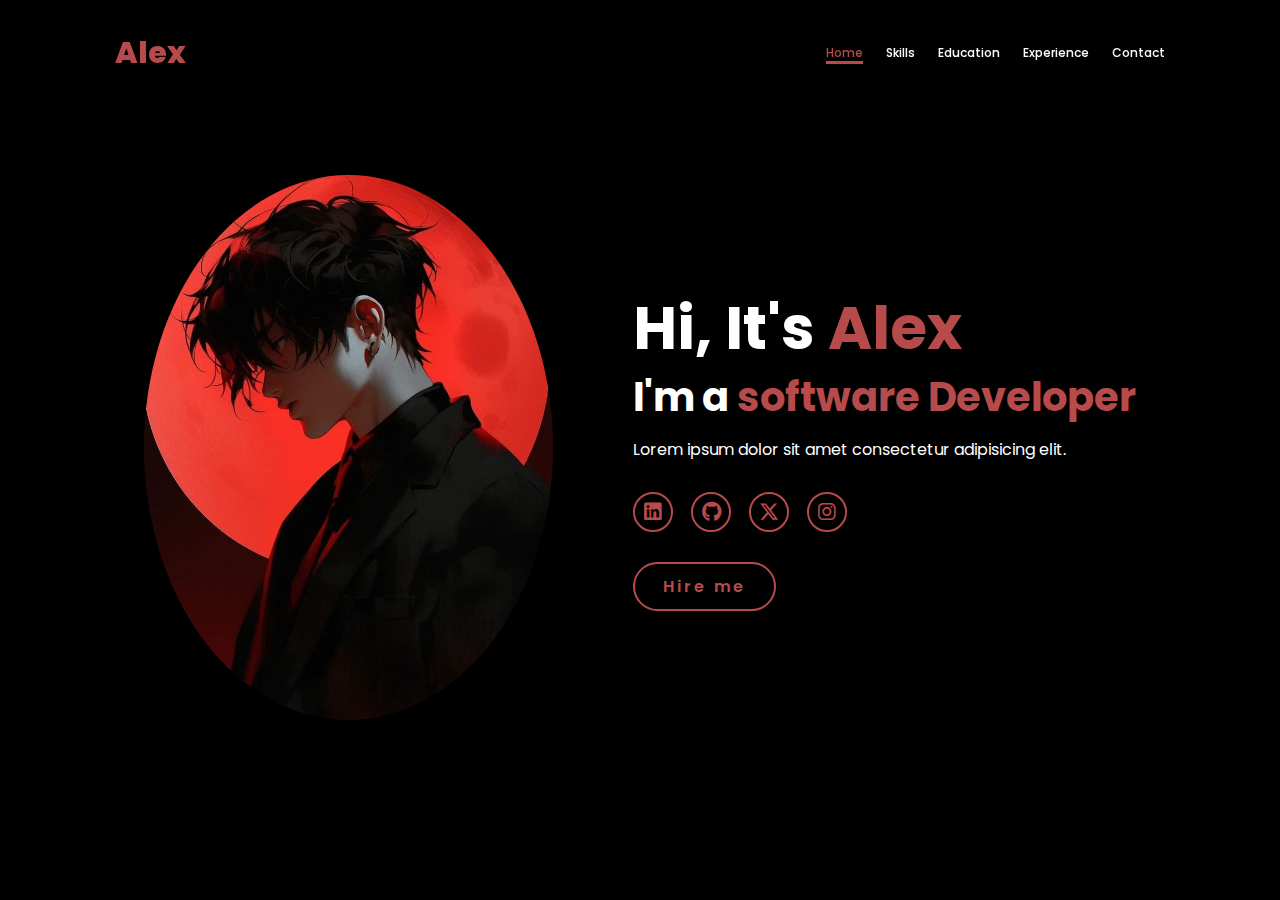
==== resume&portfoliogenerator/portfolio/portfolios/Alex Portfolio/index.html @ 4a769e86 "Add files via upload" ====
<!DOCTYPE html>
<html lang="en">

<head>
    <meta charset="UTF-8">
    <meta name="viewport" content="width=device-width, initial-scale=1.0">
    <link rel="stylesheet" href="https://cdnjs.cloudflare.com/ajax/libs/font-awesome/6.5.2/css/all.min.css">
    <link rel="stylesheet" href="style.css">
    <title>Portfolio Website</title>
</head>

<body>
    <header>
        <a href="#" class="logo name">Alex</a>

        <nav>
            <a href="#" id="nav-home" class="active">Home</a>
            <a href="#" id="nav-skills">Skills</a>
            <a href="#" id="nav-education">Education</a>
            <a href="#" id="nav-experience">Experience</a>
            <a href="#" id="nav-contact">Contact</a>
        </nav>
    </header>
    <section id="main-content" class="home">
        <div class="home-img">
            <img src="main.jpg" alt="">
        </div>
        <div class="home-content">
            <h1>Hi, It's <span class="name">Alex</span></h1>
            <h3 class="typing-text skills">I'm a <span></span></h3>
            <p class="summary">Lorem ipsum dolor sit amet consectetur adipisicing elit.</p>
            <div class="social-icons">
                <a href="#"><i class="fa-brands fa-linkedin"></i></a>
                <a href="#"><i class="fa-brands fa-github"></i></a>
                <a href="#"><i class="fa-brands fa-x-twitter"></i></a>
                <a href="#"><i class="fa-brands fa-instagram"></i></a>
            </div>
            <a href="#" class="btn">Hire me</a>
        </div>
    </section>

    <script src="script.js"></script>
</body>

</html>
---- resume&portfoliogenerator/portfolio/portfolios/Alex Portfolio/style.css ----
@import url('https://fonts.googleapis.com/css2?family=Poppins:wght@100;200;300;400;500;600&display=swap');

*{
    margin: 0;
    padding: 0;
    box-sizing: border-box;
    text-decoration: none;
    border: none;
    outline: none;
    font-family: 'Poppins', sans-serif;
}

html{
    font-size: 62.5%;
}

body{
    width: 100%;
    height: 100vh;
    overflow-x: hidden;
    background-color: black;
    color: white;
}

header{
    margin-top: 20px;
    position: fixed;
    top: 0;
    left: 0;
    width: 100%;
    padding: 1rem 9%;
    background-color: transparent;
    filter: drop-shadow(10px);
    display: flex;
    justify-content: space-between;
    align-items: center;
    z-index: 100;
}

.logo{
    font-size: 3rem;
    color: #b74b4b;
    font-weight: 800;
    cursor: pointer;
    transition: 0.5s ease;
}

.logo:hover{
    transform: scale(1.1);
}

nav a{
    font-size: 1.8rem;
    color: white;
    margin-left: 4rem;
    font-weight: 500;
    transition: 0.3s ease;
    border-bottom: 3px solid transparent;
}

nav a:hover,
nav a.active{
    color: #b74b4b;
    border-bottom: 3px solid #b74b4b;
}

@media(max-width:995px){
    nav{
        position: absolute;
        display: none;
        top: 0;
        right: 0;
        width: 40%;
        border-left: 3px solid #b74b4b;
        border-bottom: 3px solid #b74b4b;
        border-bottom-left-radius: 2rem;
        padding: 1rem solid;
        background-color: #161616;
        border-top: 0.1rem solid rgba(0,0,0,0.1);
    }

    nav.active{
        display: block;
    }

    nav a{
        display: block;
        font-size: 2rem;
        margin: 3rem 0;
    }

    nav a:hover,
    nav a.active{
        padding: 1rem;
        border-radius: 0.5rem;
        border-bottom: 0.5rem solid #b74b4b;
    }
}

section{
    min-height: 100vh;
    padding: 5rem 9% 5rem;
}

.home{
    display: flex;
    justify-content: center;
    align-items: center;
    gap: 8rem;
    background-color: black;
}

.home .home-content h1{
    font-size: 6rem;
    font-weight: 700;
    line-height: 1.3;
}

span{
    color: #b74b4b;
}

.home-content h3{
    font-size: 4rem;
    margin-bottom: 1rem;
    font-weight: 700;
}

.home-content p{
    font-size: 1.6rem;
}

.home-img{
    border-radius: 50%;
}

.home-img img{
    position: relative;
    width: 32vw;
    border-radius: 50%;
    box-shadow: 0 0 25px solid #b74b4b;
    cursor: pointer;
    transition: 0.2s linear;
}

.home-img img:hover{
    font-size: 1.8rem;
    font-weight: 500;
}

.social-icons a{
    display: inline-flex;
    justify-content: center;
    align-items: center;
    width: 4rem;
    height: 4rem;
    background-color: transparent;
    border: 0.2rem solid #b74b4b;
    font-size: 2rem;
    border-radius: 50%;
    margin: 3rem 1.5rem 3rem 0;
    transition: 0.3s ease;
    color: #b74b4b;
}

.social-icons a:hover{
    color: black;
    transform: scale(1.3) translateY(-5px);
    background-color: #b74b4b;
    box-shadow: 0  0 25px #b74b4b;
}

.btn{
    display: inline-block;
    padding: 1rem 2.8rem;
    background-color: black;
    border-radius: 4rem;
    font-size: 1.6rem;
    color: #b74b4b;
    letter-spacing: 0.3rem;
    font-weight: 600;
    border: 2px solid #b74b4b;
    transition: 0.3s ease;
    cursor: pointer;
}

.btn:hover{
    transform: scale3d(1.03);
    background-color: #b74b4b;
    color: black;
    box-shadow: 0 0 25px #b74b4b;
}

.typing-text{
    font-size: 34px;
    font-weight: 600;
    min-width: 280px;
}

.typing-text span{
    position: relative;
}

.typing-text span::before{
    content: "software Developer";
    color: #b74b4b;
    animation: words 20s infinite;
}

.typing-text span::after{
    content: "";
    background-color: black;
    position: absolute;
    width: calc(100% + 8px);
    height: 100%;
    border-left: 3px solid black;
    right: -8;
    animation: cursor 0.6s infinite;
}

@keyframes cursor{
    to{
        border-left: 3px solid #b74b4b;
    }
}

@keyframes words{
    0%, 20%{
        content: "Web Developer";
    }
    21%, 40%{
        content: "Developer";
    }
    41%, 60%{
        content: "Web Designer";
    }
    61%, 80%{
        content: "Youtuber";
    }
    81%, 100%{
        content: "Script Writer";
    }
}

@media (max-width: 1000px){
    .home{
        gap: 4rem;
    }
}

@media(max-width:995px){
    .home{
        flex-direction: column;
        margin: 5rem 4rem;
    }

    .home .home-content h3{
        font-size: 2.5rem;
    }

    .home-content h1{
        font-size: 5rem;
    }

    .home-img img{
        width: 70vw;
        margin-top: 4rem;
    }
}

nav a {
    font-size: 1.2rem;
    color: white;
    margin-left: 2rem;
    position: relative;
    text-transform: capitalize;
    cursor: pointer;
}

nav a::after {
    content: attr(data-hover);
    position: absolute;
    left: 50%;
    transform: translateX(-50%);
    bottom: -1.5rem;
    opacity: 0;
    visibility: hidden;
    background: #b74b4b;
    color: black;
    padding: 0.5rem 1rem;
    font-size: 0.8rem;
    border-radius: 5px;
    transition: all 0.3s ease;
}

nav a:hover::after {
    opacity: 1;
    visibility: visible;
}

/* Form Section */
.form-container {
    padding: 2rem 9%;
    margin-top: 2rem;
    background-color: #1e1e1e;
    color: white;
    border-top: 2px solid #b74b4b;
}

.form-container h2 {
    font-size: 2.5rem;
    color: #b74b4b;
}

form label {
    display: block;
    margin: 1rem 0 0.5rem;
}

form input,
form textarea {
    width: 100%;
    padding: 0.8rem;
    margin-bottom: 1rem;
    border: 1px solid #444;
    border-radius: 5px;
    background: #333;
    color: white;
}

form button {
    padding: 1rem 2rem;
    background: #b74b4b;
    color: white;
    border: none;
    border-radius: 5px;
    cursor: pointer;
    transition: 0.3s;
}

form button:hover {
    background: #8b3a3a;
}
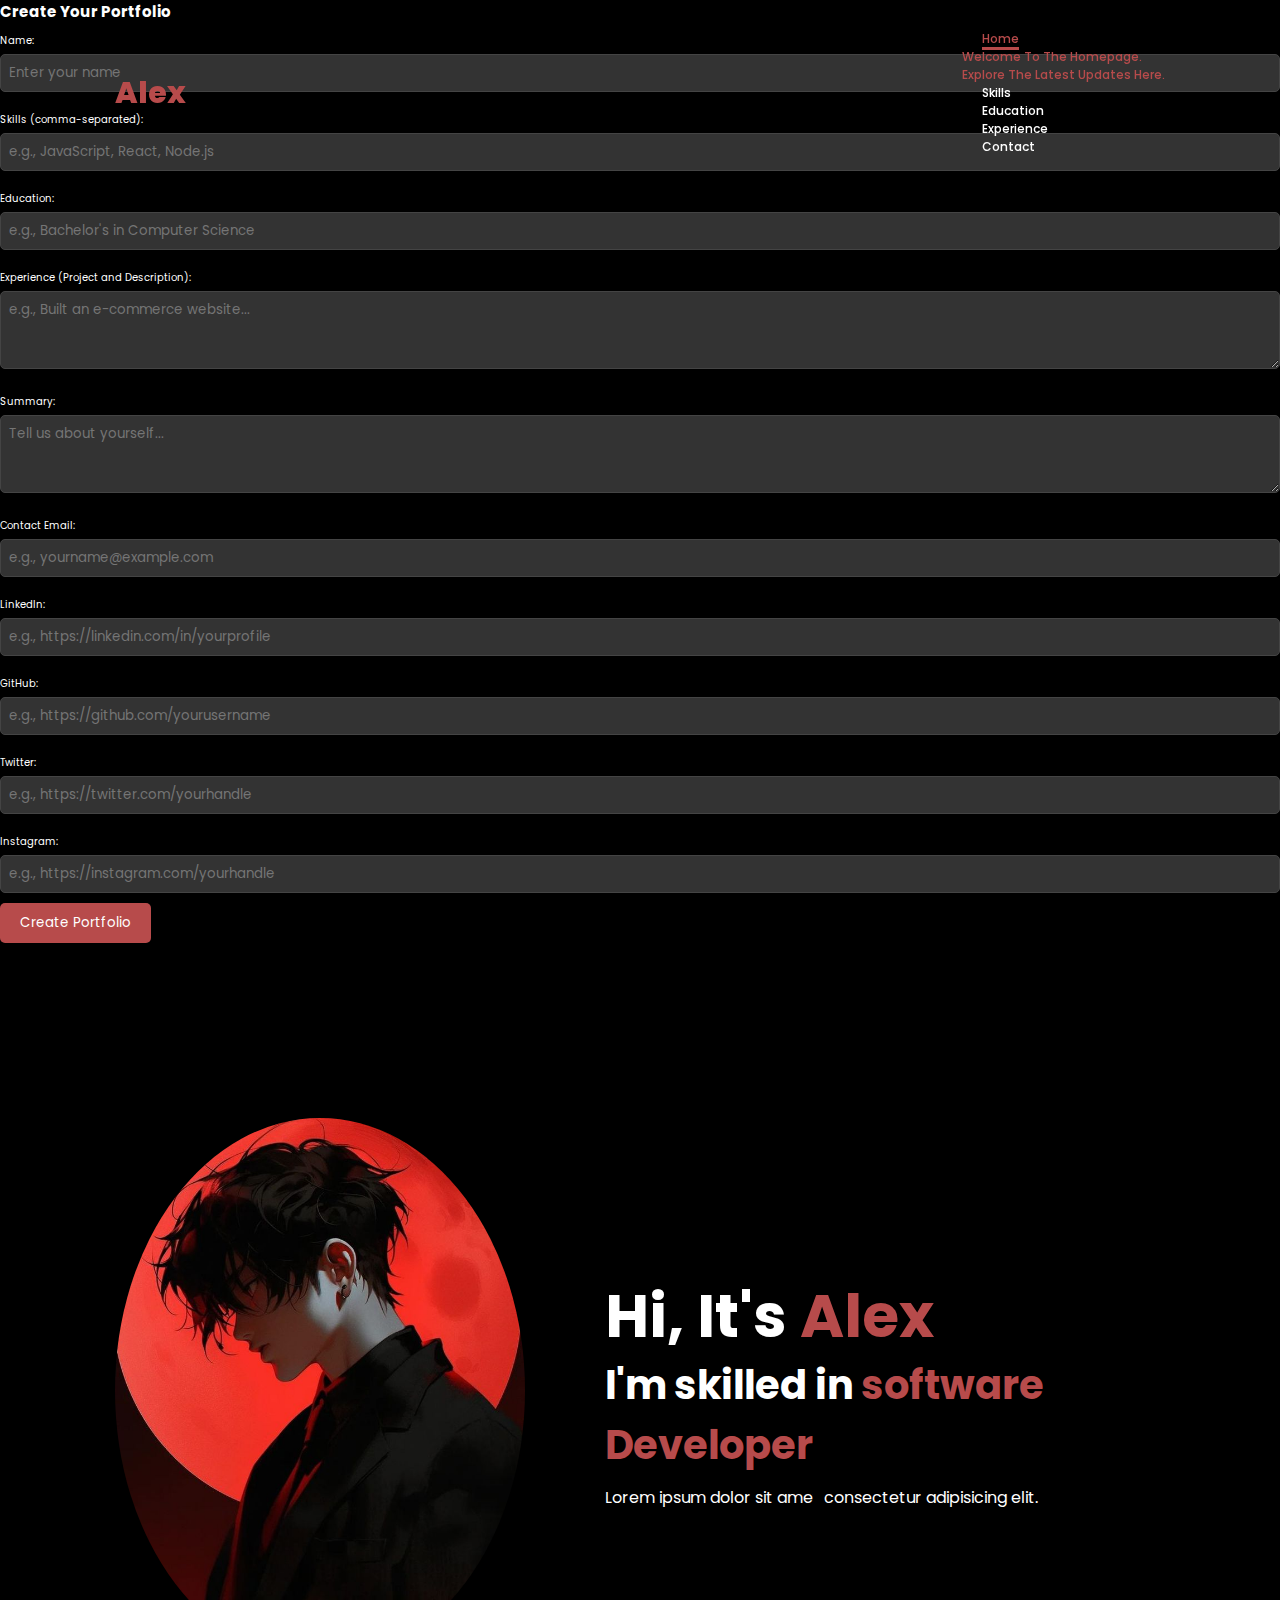
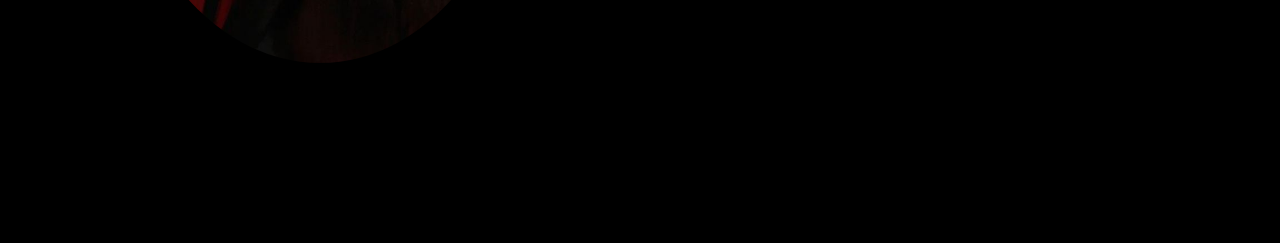
==== commit 58593090: "index.html" ====
--- a/resume&portfoliogenerator/portfolio/portfolios/Alex Portfolio/index.html
+++ b/resume&portfoliogenerator/portfolio/portfolios/Alex Portfolio/index.html
@@ -10,36 +10,163 @@
 </head>
 
 <body>
-    <header>
-        <a href="#" class="logo name">Alex</a>
+    <div id="form-container">
+        <form class="form scrollable-container" id="userForm">
+            <h2>Create Your Portfolio</h2>
+    
+            <div class="form-group">
+                <label for="name">Name:</label>
+                <input type="text" id="name" placeholder="Enter your name" required>
+            </div>
+    
+            <div class="form-group">
+                <label for="skills">Skills (comma-separated):</label>
+                <input type="text" id="skills" placeholder="e.g., JavaScript, React, Node.js" required>
+            </div>
+    
+            <div class="form-group">
+                <label for="education">Education:</label>
+                <input type="text" id="education" placeholder="e.g., Bachelor's in Computer Science" required>
+            </div>
+    
+            <div class="form-group">
+                <label for="experience">Experience (Project and Description):</label>
+                <textarea id="experience" rows="3" placeholder="e.g., Built an e-commerce website..." required></textarea>
+            </div>
+    
+            <div class="form-group">
+                <label for="summary">Summary:</label>
+                <textarea id="summary" rows="3" placeholder="Tell us about yourself..." required></textarea>
+            </div>
+    
+            <div class="form-group">
+                <label for="email">Contact Email:</label>
+                <input type="email" id="email" placeholder="e.g., yourname@example.com" required>
+            </div>
+    
+            <div class="form-group">
+                <label for="linkedin">LinkedIn:</label>
+                <input type="url" id="linkedin" placeholder="e.g., https://linkedin.com/in/yourprofile">
+            </div>
+    
+            <div class="form-group">
+                <label for="github">GitHub:</label>
+                <input type="url" id="github" placeholder="e.g., https://github.com/yourusername">
+            </div>
+    
+            <div class="form-group">
+                <label for="twitter">Twitter:</label>
+                <input type="url" id="twitter" placeholder="e.g., https://twitter.com/yourhandle">
+            </div>
+    
+            <div class="form-group">
+                <label for="instagram">Instagram:</label>
+                <input type="url" id="instagram" placeholder="e.g., https://instagram.com/yourhandle">
+            </div>
+    
+            <button type="button" id="submitButton">Create Portfolio</button>
+        </form>
+    </div>
+    
 
-        <nav>
-            <a href="#" id="nav-home" class="active">Home</a>
-            <a href="#" id="nav-skills">Skills</a>
-            <a href="#" id="nav-education">Education</a>
-            <a href="#" id="nav-experience">Experience</a>
-            <a href="#" id="nav-contact">Contact</a>
-        </nav>
-    </header>
-    <section id="main-content" class="home">
-        <div class="home-img">
-            <img src="main.jpg" alt="">
-        </div>
-        <div class="home-content">
-            <h1>Hi, It's <span class="name">Alex</span></h1>
-            <h3 class="typing-text skills">I'm a <span></span></h3>
-            <p class="summary">Lorem ipsum dolor sit amet consectetur adipisicing elit.</p>
-            <div class="social-icons">
-                <a href="#"><i class="fa-brands fa-linkedin"></i></a>
-                <a href="#"><i class="fa-brands fa-github"></i></a>
-                <a href="#"><i class="fa-brands fa-x-twitter"></i></a>
-                <a href="#"><i class="fa-brands fa-instagram"></i></a>
+    <div id="portfolio">
+        <header>
+            <a href="#" class="logo name" id="portfolioHeader">Alex</a>
+
+            <nav>
+                <a href="#" id="nav-home" class="active">Home
+                    <div class="expandable">
+                        <p>Welcome to the homepage.</p>
+                        <p>Explore the latest updates here.</p>
+                    </div>
+                </a>
+                <a href="#" id="nav-skills">Skills
+                    <div class="expandable" id="skillsContent">
+                        <!-- Skills will be populated dynamically -->
+                    </div>
+                </a>
+                <a href="#" id="nav-education">Education
+                    <div class="expandable" id="educationContent">
+                        <!-- Education will be populated dynamically -->
+                    </div>
+                </a>
+                <a href="#" id="nav-experience">Experience
+                    <div class="expandable" id="experienceContent">
+                        <!-- Experience will be populated dynamically -->
+                    </div>
+                </a>
+                <a href="#" id="nav-contact">Contact
+                    <div class="expandable" id="contactContent">
+                        <!-- Contact will be populated dynamically -->
+                    </div>
+                </a>
+            </nav>
+        </header>
+        <section id="main-content" class="home">
+            <div class="home-img">
+                <img src="main.jpg" alt="">
             </div>
-            <a href="#" class="btn">Hire me</a>
-        </div>
-    </section>
+            <div class="home-content">
+                <h1>Hi, It's <span class="name" id="portfolioName">Alex</span></h1>
+                <h3 class="typing-text skills">I'm skilled in <span id="portfolioSkills"></span></h3>
+                <p class="summary" id="portfolioSummary">Lorem ipsum dolor sit amet consectetur adipisicing elit.</p>
+                <div class="social-icons" id="socialLinks">
+                    <!-- Social links will be populated dynamically -->
+                </div>
+            </div>
+        </section>
+    </div>
 
-    <script src="script.js"></script>
+    <script>
+        const formContainer = document.getElementById("form-container");
+        const portfolio = document.getElementById("portfolio");
+        const submitButton = document.getElementById("submitButton");
+
+        submitButton.addEventListener("click", () => {
+            // Fetch user input
+            const name = document.getElementById("name").value;
+            const skills = document.getElementById("skills").value;
+            const education = document.getElementById("education").value;
+            const experience = document.getElementById("experience").value;
+            const summary = document.getElementById("summary").value;
+            const email = document.getElementById("email").value;
+            const linkedin = document.getElementById("linkedin").value;
+            const github = document.getElementById("github").value;
+            const twitter = document.getElementById("twitter").value;
+            const instagram = document.getElementById("instagram").value;
+
+            // Populate portfolio
+            document.getElementById("portfolioName").textContent = name;
+            document.getElementById("portfolioHeader").textContent = name;
+
+            const skillsList = skills.split(',').map(skill => <li>${skill.trim()}</li>).join('');
+            document.getElementById("skillsContent").innerHTML = <ul>${skillsList}</ul>;
+
+            const experienceList = experience.split(',').map(exp => <li>${exp.trim()}</li>).join('');
+            document.getElementById("experienceContent").innerHTML = <ul>${experienceList}</ul>;
+
+            document.getElementById("portfolioSummary").textContent = summary;
+            document.getElementById("contactContent").innerHTML = <p>Email: ${email}</p>;
+
+            const socialIcons = [
+                { url: linkedin, icon: "fa-linkedin" },
+                { url: github, icon: "fa-github" },
+                { url: twitter, icon: "fa-x-twitter" },
+                { url: instagram, icon: "fa-instagram" }
+            ];
+
+            const socialLinks = socialIcons
+                .filter(link => link.url)
+                .map(link => <a href="${link.url}" target="_blank"><i class="fa-brands ${link.icon}"></i></a>)
+                .join(" ");
+
+            document.getElementById("socialLinks").innerHTML = socialLinks;
+
+            // Hide form and show portfolio
+            formContainer.style.display = "none";
+            portfolio.style.display = "block";
+        });
+    </script>
 </body>
 
 </html>
